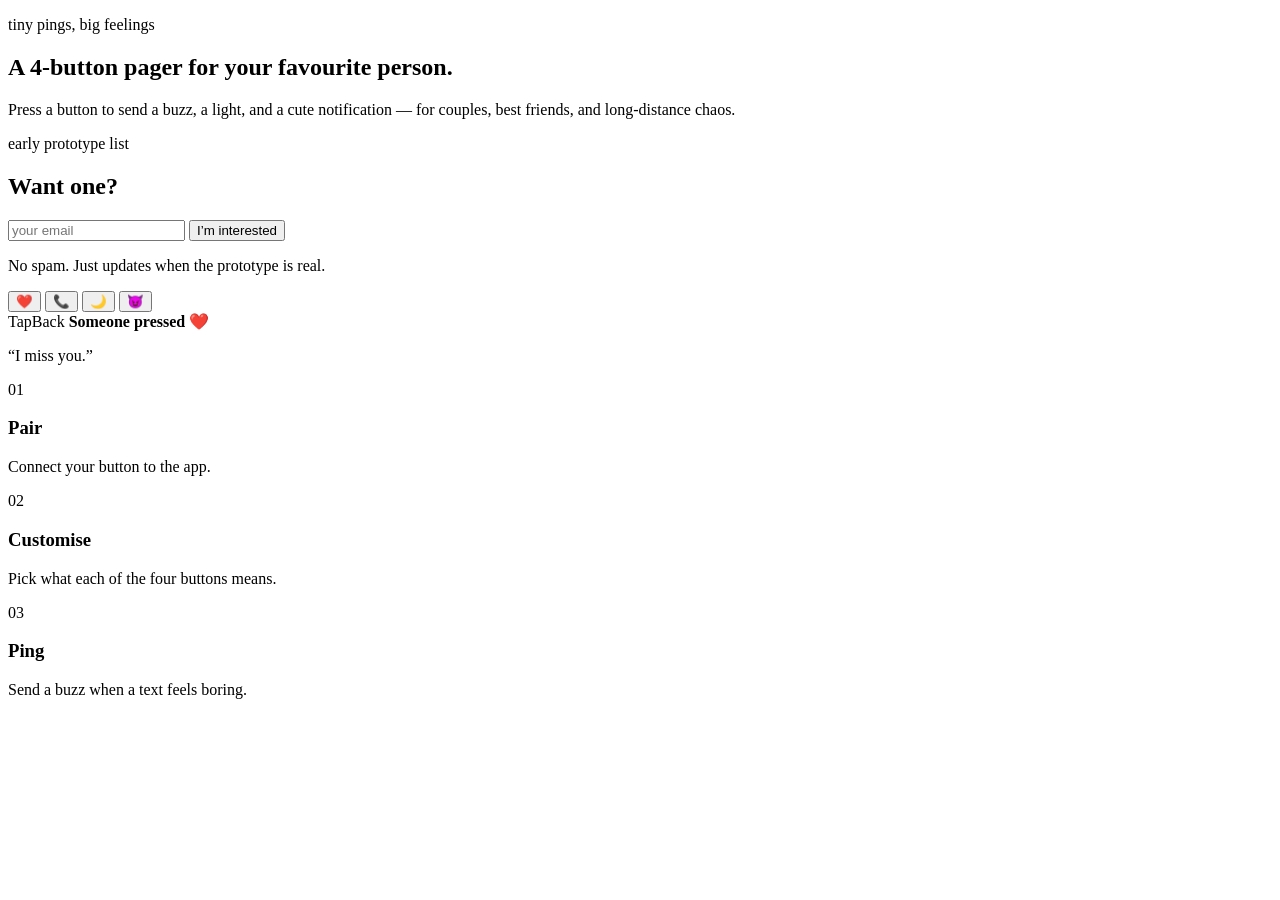
==== index.html @ 89d4808d "Add landing page" ====
<!doctype html>
<html lang="en">
<head>
  <meta charset="utf-8" />
  <meta name="viewport" content="width=device-width, initial-scale=1" />
  <meta name="description" content="A tiny 4-button pager for couples and best friends." />
  <title>TapBack — tiny pings for your favourite person</title>
  <link rel="stylesheet" href="styles.css" />
</head>
<body>
  <main class="page">
    <section class="hero">
      <p class="eyebrow">tiny pings, big feelings</p>
      <h1>A 4-button pager for your favourite person.</h1>
      <p class="subhead">Press a button to send a buzz, a light, and a cute notification — for couples, best friends, and long-distance chaos.</p>

      <div class="cta-card" id="interest">
        <p class="small">early prototype list</p>
        <h2>Want one?</h2>
        <form id="interestForm">
          <input id="email" type="email" placeholder="your email" autocomplete="email" required />
          <button type="submit">I’m interested</button>
        </form>
        <p class="note" id="formNote">No spam. Just updates when the prototype is real.</p>
      </div>
    </section>

    <section class="device-wrap" aria-label="button device preview">
      <div class="device">
        <div class="status-light"></div>
        <button aria-label="I miss you">❤️</button>
        <button aria-label="Call me">📞</button>
        <button aria-label="Goodnight">🌙</button>
        <button aria-label="Chaos ping">😈</button>
      </div>
      <div class="notification">
        <span>TapBack</span>
        <strong>Someone pressed ❤️</strong>
        <p>“I miss you.”</p>
      </div>
    </section>
  </main>

  <section class="how">
    <div>
      <span>01</span>
      <h3>Pair</h3>
      <p>Connect your button to the app.</p>
    </div>
    <div>
      <span>02</span>
      <h3>Customise</h3>
      <p>Pick what each of the four buttons means.</p>
    </div>
    <div>
      <span>03</span>
      <h3>Ping</h3>
      <p>Send a buzz when a text feels boring.</p>
    </div>
  </section>

  <script src="script.js"></script>
</body>
</html>
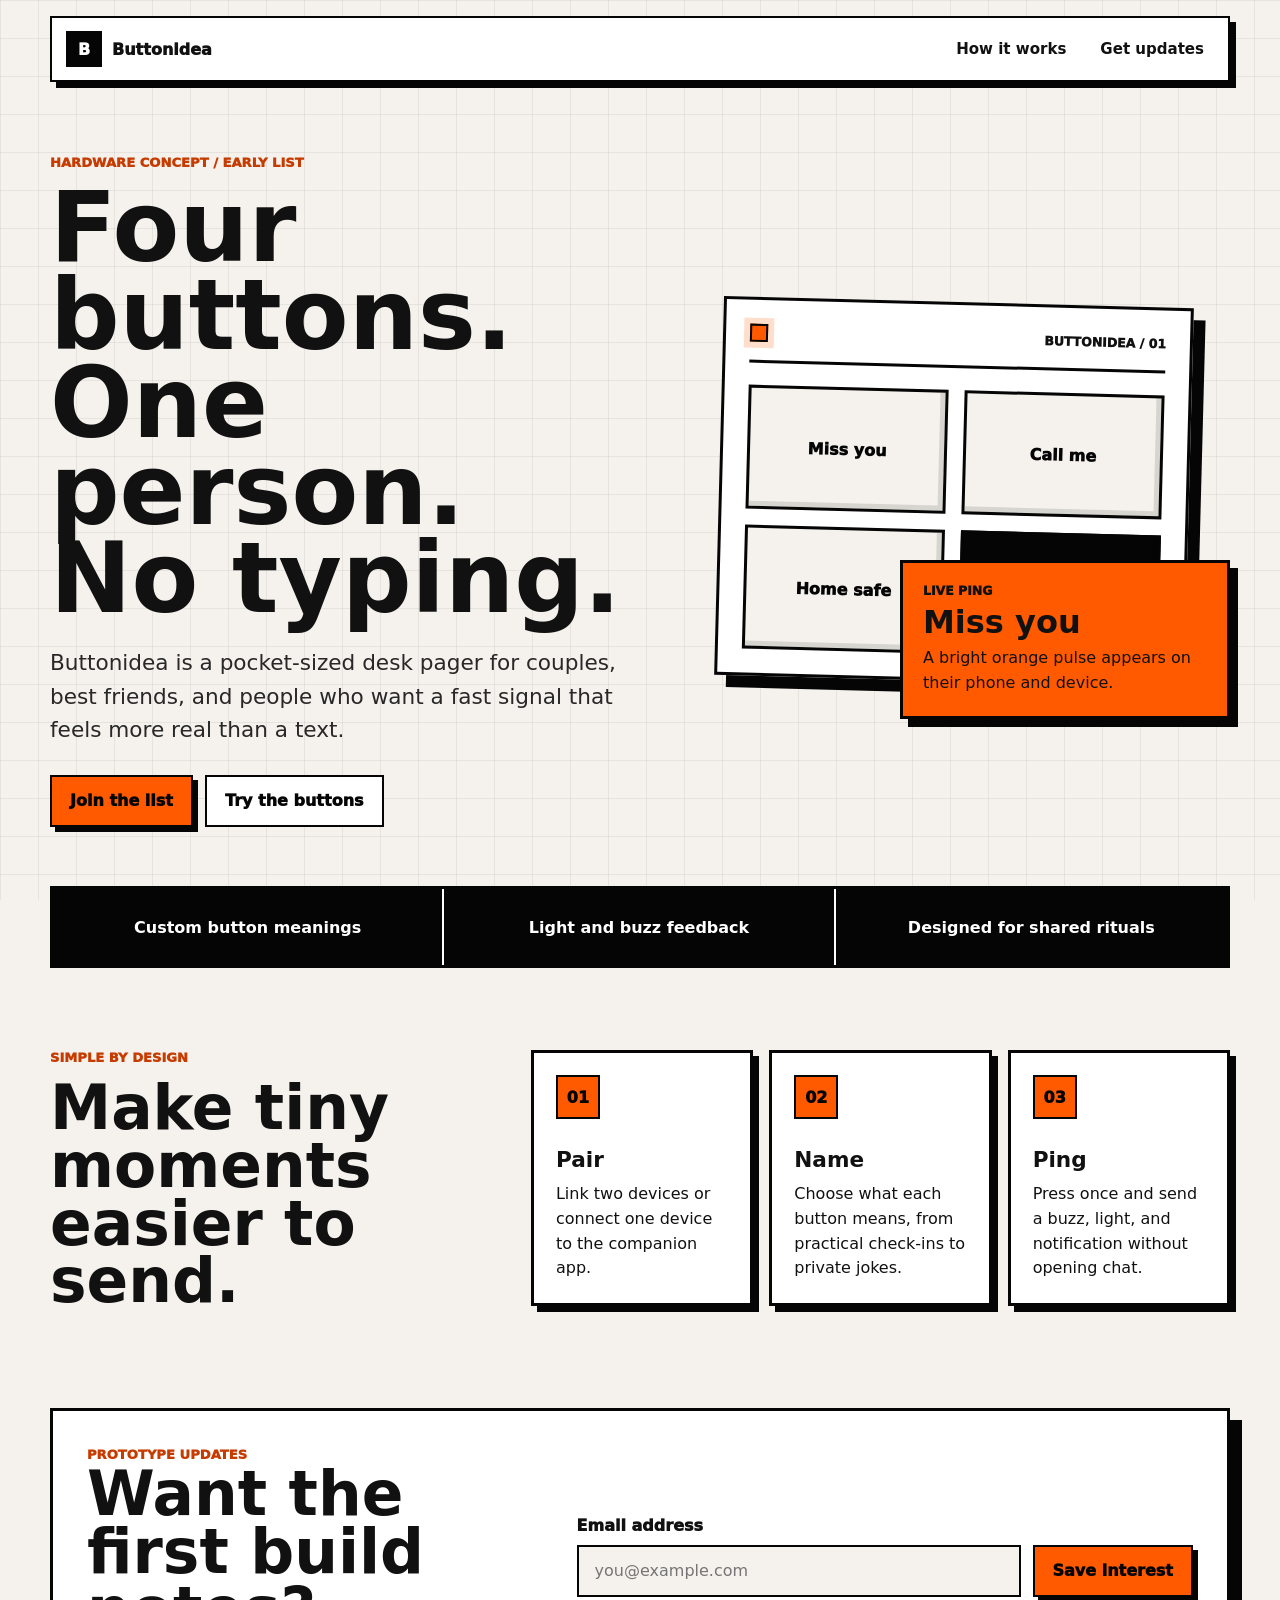
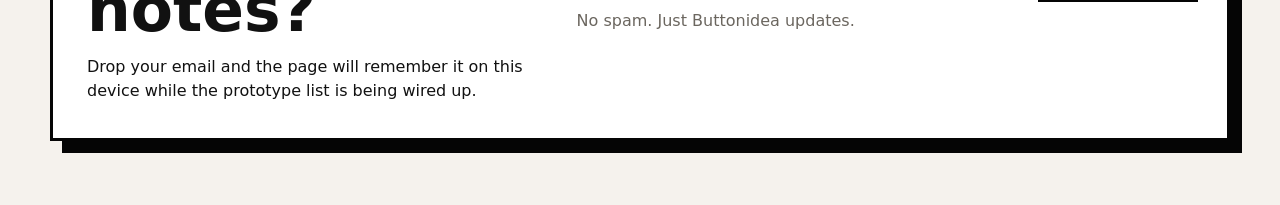
==== commit 7cf5c79e: "Fix Pages deploy and refresh site" ====
--- a/index.html
+++ b/index.html
@@ -3,61 +3,103 @@
 <head>
   <meta charset="utf-8" />
   <meta name="viewport" content="width=device-width, initial-scale=1" />
-  <meta name="description" content="A tiny 4-button pager for couples and best friends." />
-  <title>TapBack — tiny pings for your favourite person</title>
+  <meta name="description" content="Buttonidea is a tiny four-button desk device for sending instant pings to your favorite person." />
+  <title>Buttonidea - four buttons for faster feelings</title>
   <link rel="stylesheet" href="styles.css" />
 </head>
 <body>
-  <main class="page">
+  <header class="site-header" aria-label="Main navigation">
+    <a class="brand" href="#top" aria-label="Buttonidea home">
+      <span class="brand-mark">B</span>
+      <span>Buttonidea</span>
+    </a>
+    <nav>
+      <a href="#how">How it works</a>
+      <a href="#interest">Get updates</a>
+    </nav>
+  </header>
+
+  <main id="top">
     <section class="hero">
-      <p class="eyebrow">tiny pings, big feelings</p>
-      <h1>A 4-button pager for your favourite person.</h1>
-      <p class="subhead">Press a button to send a buzz, a light, and a cute notification — for couples, best friends, and long-distance chaos.</p>
+      <div class="hero-copy">
+        <p class="eyebrow">Hardware concept / early list</p>
+        <h1>Four buttons. One person. No typing.</h1>
+        <p class="subhead">
+          Buttonidea is a pocket-sized desk pager for couples, best friends, and people who want a fast signal that feels more real than a text.
+        </p>
+        <div class="hero-actions">
+          <a class="button button-primary" href="#interest">Join the list</a>
+          <a class="button button-secondary" href="#demo">Try the buttons</a>
+        </div>
+      </div>
 
-      <div class="cta-card" id="interest">
-        <p class="small">early prototype list</p>
-        <h2>Want one?</h2>
-        <form id="interestForm">
-          <input id="email" type="email" placeholder="your email" autocomplete="email" required />
-          <button type="submit">I’m interested</button>
-        </form>
-        <p class="note" id="formNote">No spam. Just updates when the prototype is real.</p>
+      <div class="hero-visual" id="demo" aria-label="Buttonidea device demo">
+        <div class="device-shell">
+          <div class="device-top">
+            <span class="status-dot"></span>
+            <span class="device-label">BUTTONIDEA / 01</span>
+          </div>
+          <div class="button-grid">
+            <button class="ping-button" type="button" data-message="Miss you" aria-label="Send miss you ping">Miss you</button>
+            <button class="ping-button" type="button" data-message="Call me" aria-label="Send call me ping">Call me</button>
+            <button class="ping-button" type="button" data-message="Home safe" aria-label="Send home safe ping">Home safe</button>
+            <button class="ping-button accent" type="button" data-message="Need chaos" aria-label="Send need chaos ping">Chaos</button>
+          </div>
+        </div>
+        <aside class="signal-card" aria-live="polite">
+          <span>Live ping</span>
+          <strong id="livePing">Miss you</strong>
+          <p id="liveCopy">A bright orange pulse appears on their phone and device.</p>
+        </aside>
       </div>
     </section>
 
-    <section class="device-wrap" aria-label="button device preview">
-      <div class="device">
-        <div class="status-light"></div>
-        <button aria-label="I miss you">❤️</button>
-        <button aria-label="Call me">📞</button>
-        <button aria-label="Goodnight">🌙</button>
-        <button aria-label="Chaos ping">😈</button>
+    <section class="strip" aria-label="Product highlights">
+      <span>Custom button meanings</span>
+      <span>Light and buzz feedback</span>
+      <span>Designed for shared rituals</span>
+    </section>
+
+    <section class="how" id="how">
+      <div class="section-heading">
+        <p class="eyebrow">Simple by design</p>
+        <h2>Make tiny moments easier to send.</h2>
       </div>
-      <div class="notification">
-        <span>TapBack</span>
-        <strong>Someone pressed ❤️</strong>
-        <p>“I miss you.”</p>
+      <div class="steps">
+        <article>
+          <span>01</span>
+          <h3>Pair</h3>
+          <p>Link two devices or connect one device to the companion app.</p>
+        </article>
+        <article>
+          <span>02</span>
+          <h3>Name</h3>
+          <p>Choose what each button means, from practical check-ins to private jokes.</p>
+        </article>
+        <article>
+          <span>03</span>
+          <h3>Ping</h3>
+          <p>Press once and send a buzz, light, and notification without opening chat.</p>
+        </article>
       </div>
     </section>
+
+    <section class="interest" id="interest">
+      <div>
+        <p class="eyebrow">Prototype updates</p>
+        <h2>Want the first build notes?</h2>
+        <p>Drop your email and the page will remember it on this device while the prototype list is being wired up.</p>
+      </div>
+      <form id="interestForm">
+        <label for="email">Email address</label>
+        <div class="form-row">
+          <input id="email" type="email" placeholder="you@example.com" autocomplete="email" required />
+          <button type="submit">Save interest</button>
+        </div>
+        <p class="form-note" id="formNote">No spam. Just Buttonidea updates.</p>
+      </form>
+    </section>
   </main>
-
-  <section class="how">
-    <div>
-      <span>01</span>
-      <h3>Pair</h3>
-      <p>Connect your button to the app.</p>
-    </div>
-    <div>
-      <span>02</span>
-      <h3>Customise</h3>
-      <p>Pick what each of the four buttons means.</p>
-    </div>
-    <div>
-      <span>03</span>
-      <h3>Ping</h3>
-      <p>Send a buzz when a text feels boring.</p>
-    </div>
-  </section>
 
   <script src="script.js"></script>
 </body>
--- a/styles.css
+++ b/styles.css
@@ -0,0 +1,504 @@
+:root {
+  color-scheme: light;
+  --black: #050505;
+  --ink: #111111;
+  --white: #ffffff;
+  --paper: #f5f2ed;
+  --line: #1b1b1b;
+  --muted: #6b665f;
+  --orange: #ff5a00;
+  --orange-dark: #c63c00;
+  --shadow: 12px 12px 0 #050505;
+}
+
+* {
+  box-sizing: border-box;
+}
+
+html {
+  scroll-behavior: smooth;
+}
+
+body {
+  margin: 0;
+  min-height: 100vh;
+  color: var(--ink);
+  background: var(--paper);
+  font-family: Inter, ui-sans-serif, system-ui, -apple-system, BlinkMacSystemFont, "Segoe UI", sans-serif;
+}
+
+body::before {
+  content: "";
+  position: fixed;
+  inset: 0;
+  z-index: -1;
+  background-image:
+    linear-gradient(rgba(5, 5, 5, 0.06) 1px, transparent 1px),
+    linear-gradient(90deg, rgba(5, 5, 5, 0.06) 1px, transparent 1px);
+  background-size: 38px 38px;
+}
+
+a {
+  color: inherit;
+  text-decoration: none;
+}
+
+button,
+input {
+  font: inherit;
+}
+
+.site-header {
+  width: min(1180px, calc(100% - 32px));
+  margin: 16px auto 0;
+  min-height: 64px;
+  display: flex;
+  align-items: center;
+  justify-content: space-between;
+  gap: 18px;
+  padding: 10px 10px 10px 14px;
+  border: 2px solid var(--black);
+  background: var(--white);
+  box-shadow: 6px 6px 0 var(--black);
+  position: sticky;
+  top: 12px;
+  z-index: 10;
+}
+
+.brand,
+nav {
+  display: flex;
+  align-items: center;
+  gap: 10px;
+}
+
+.brand {
+  font-weight: 950;
+  letter-spacing: 0;
+}
+
+.brand-mark {
+  width: 36px;
+  height: 36px;
+  display: grid;
+  place-items: center;
+  color: var(--white);
+  background: var(--black);
+  border: 2px solid var(--black);
+}
+
+nav {
+  gap: 6px;
+}
+
+nav a {
+  padding: 10px 12px;
+  border: 2px solid transparent;
+  font-size: 0.94rem;
+  font-weight: 800;
+}
+
+nav a:hover,
+nav a:focus-visible {
+  border-color: var(--black);
+  background: var(--orange);
+  outline: 0;
+}
+
+main {
+  width: min(1180px, calc(100% - 32px));
+  margin: 0 auto;
+}
+
+.hero {
+  min-height: calc(100vh - 96px);
+  display: grid;
+  grid-template-columns: minmax(0, 1.02fr) minmax(360px, 0.98fr);
+  align-items: center;
+  gap: 54px;
+  padding: 62px 0 48px;
+}
+
+.eyebrow {
+  margin: 0 0 14px;
+  color: var(--orange-dark);
+  text-transform: uppercase;
+  letter-spacing: 0;
+  font-size: 0.82rem;
+  font-weight: 950;
+}
+
+h1,
+h2,
+h3,
+p {
+  margin-top: 0;
+}
+
+h1 {
+  max-width: 720px;
+  margin-bottom: 24px;
+  font-size: clamp(3.5rem, 7.6vw, 7.2rem);
+  line-height: 0.9;
+  letter-spacing: 0;
+}
+
+h2 {
+  margin-bottom: 16px;
+  font-size: clamp(2.2rem, 4.8vw, 4.6rem);
+  line-height: 0.94;
+  letter-spacing: 0;
+}
+
+h3 {
+  margin-bottom: 10px;
+  font-size: 1.35rem;
+}
+
+.subhead {
+  max-width: 650px;
+  margin-bottom: 28px;
+  color: #282828;
+  font-size: clamp(1.08rem, 2vw, 1.35rem);
+  line-height: 1.55;
+}
+
+.hero-actions,
+.form-row {
+  display: flex;
+  flex-wrap: wrap;
+  gap: 12px;
+}
+
+.button,
+form button {
+  min-height: 52px;
+  display: inline-flex;
+  align-items: center;
+  justify-content: center;
+  padding: 14px 18px;
+  border: 2px solid var(--black);
+  color: var(--black);
+  background: var(--white);
+  font-weight: 950;
+  cursor: pointer;
+  transition: transform 150ms ease, box-shadow 150ms ease, background 150ms ease;
+}
+
+.button-primary,
+form button {
+  background: var(--orange);
+  box-shadow: 5px 5px 0 var(--black);
+}
+
+.button-secondary {
+  background: var(--white);
+}
+
+.button:hover,
+form button:hover,
+.button:focus-visible,
+form button:focus-visible {
+  transform: translate(-2px, -2px);
+  box-shadow: 7px 7px 0 var(--black);
+  outline: 0;
+}
+
+.hero-visual {
+  position: relative;
+  min-height: 520px;
+  display: grid;
+  place-items: center;
+}
+
+.device-shell {
+  width: min(100%, 470px);
+  padding: 24px;
+  border: 3px solid var(--black);
+  background: var(--white);
+  box-shadow: var(--shadow);
+  transform: rotate(1.5deg);
+}
+
+.device-top {
+  display: flex;
+  align-items: center;
+  justify-content: space-between;
+  gap: 12px;
+  margin-bottom: 22px;
+  padding-bottom: 18px;
+  border-bottom: 3px solid var(--black);
+}
+
+.status-dot {
+  width: 18px;
+  height: 18px;
+  background: var(--orange);
+  border: 2px solid var(--black);
+  box-shadow: 0 0 0 6px rgba(255, 90, 0, 0.2);
+}
+
+.device-label {
+  font-size: 0.78rem;
+  font-weight: 950;
+}
+
+.button-grid {
+  display: grid;
+  grid-template-columns: repeat(2, minmax(0, 1fr));
+  gap: 16px;
+}
+
+.ping-button {
+  min-height: 124px;
+  padding: 16px;
+  border: 3px solid var(--black);
+  color: var(--black);
+  background: var(--paper);
+  font-weight: 950;
+  cursor: pointer;
+  box-shadow: inset -5px -5px 0 rgba(5, 5, 5, 0.12);
+  transition: transform 120ms ease, background 120ms ease;
+}
+
+.ping-button:hover,
+.ping-button:focus-visible,
+.ping-button.is-active {
+  background: var(--orange);
+  transform: translateY(3px);
+  outline: 0;
+}
+
+.ping-button.accent {
+  color: var(--white);
+  background: var(--black);
+}
+
+.ping-button.accent:hover,
+.ping-button.accent:focus-visible,
+.ping-button.accent.is-active {
+  color: var(--black);
+  background: var(--orange);
+}
+
+.signal-card {
+  width: min(330px, 86vw);
+  position: absolute;
+  right: 0;
+  bottom: 32px;
+  pointer-events: none;
+  padding: 20px;
+  border: 3px solid var(--black);
+  background: var(--orange);
+  box-shadow: 8px 8px 0 var(--black);
+}
+
+.signal-card span {
+  display: block;
+  margin-bottom: 8px;
+  font-size: 0.78rem;
+  font-weight: 950;
+  text-transform: uppercase;
+}
+
+.signal-card strong {
+  display: block;
+  margin-bottom: 8px;
+  font-size: 2rem;
+  line-height: 1;
+}
+
+.signal-card p,
+.interest p,
+.steps p {
+  margin-bottom: 0;
+  line-height: 1.55;
+}
+
+.strip {
+  display: grid;
+  grid-template-columns: repeat(3, 1fr);
+  border: 3px solid var(--black);
+  background: var(--black);
+  color: var(--white);
+}
+
+.strip span {
+  min-height: 76px;
+  display: grid;
+  place-items: center;
+  padding: 18px;
+  border-right: 2px solid var(--white);
+  text-align: center;
+  font-weight: 900;
+}
+
+.strip span:last-child {
+  border-right: 0;
+}
+
+.how,
+.interest {
+  padding: 82px 0;
+}
+
+.how {
+  display: grid;
+  grid-template-columns: 0.78fr 1.22fr;
+  gap: 34px;
+  align-items: start;
+}
+
+.steps {
+  display: grid;
+  grid-template-columns: repeat(3, minmax(0, 1fr));
+  gap: 16px;
+}
+
+.steps article {
+  min-height: 245px;
+  padding: 22px;
+  border: 3px solid var(--black);
+  background: var(--white);
+  box-shadow: 6px 6px 0 var(--black);
+}
+
+.steps span {
+  display: inline-grid;
+  place-items: center;
+  width: 44px;
+  height: 44px;
+  margin-bottom: 28px;
+  color: var(--black);
+  background: var(--orange);
+  border: 2px solid var(--black);
+  font-weight: 950;
+}
+
+.interest {
+  display: grid;
+  grid-template-columns: 0.85fr 1.15fr;
+  gap: 34px;
+  align-items: center;
+  margin-bottom: 64px;
+  padding: 34px;
+  border: 3px solid var(--black);
+  background: var(--white);
+  box-shadow: var(--shadow);
+}
+
+form label {
+  display: block;
+  margin-bottom: 10px;
+  font-weight: 950;
+}
+
+input {
+  flex: 1 1 260px;
+  min-width: 0;
+  min-height: 52px;
+  padding: 14px 16px;
+  border: 2px solid var(--black);
+  color: var(--black);
+  background: var(--paper);
+  outline: 0;
+}
+
+input:focus {
+  box-shadow: 0 0 0 4px rgba(255, 90, 0, 0.28);
+}
+
+.form-note {
+  margin: 12px 0 0;
+  color: var(--muted);
+}
+
+@media (max-width: 900px) {
+  .site-header,
+  .hero-actions,
+  .form-row {
+    align-items: stretch;
+  }
+
+  .site-header {
+    position: static;
+    flex-direction: column;
+  }
+
+  nav {
+    width: 100%;
+    justify-content: space-between;
+  }
+
+  .hero,
+  .how,
+  .interest {
+    grid-template-columns: 1fr;
+  }
+
+  .hero {
+    min-height: auto;
+    padding-top: 44px;
+  }
+
+  .hero-visual {
+    min-height: 480px;
+  }
+
+  .steps,
+  .strip {
+    grid-template-columns: 1fr;
+  }
+
+  .strip span {
+    border-right: 0;
+    border-bottom: 2px solid var(--white);
+  }
+
+  .strip span:last-child {
+    border-bottom: 0;
+  }
+}
+
+@media (max-width: 560px) {
+  main,
+  .site-header {
+    width: min(100% - 22px, 1180px);
+  }
+
+  h1 {
+    font-size: clamp(3.1rem, 18vw, 4.7rem);
+  }
+
+  .button,
+  form button {
+    width: 100%;
+  }
+
+  .hero-visual {
+    min-height: 430px;
+  }
+
+  .device-shell {
+    padding: 16px;
+    transform: none;
+  }
+
+  .button-grid {
+    gap: 10px;
+  }
+
+  .ping-button {
+    min-height: 96px;
+  }
+
+  .signal-card {
+    left: 14px;
+    right: auto;
+    bottom: 0;
+  }
+
+  .interest {
+    padding: 22px;
+  }
+}
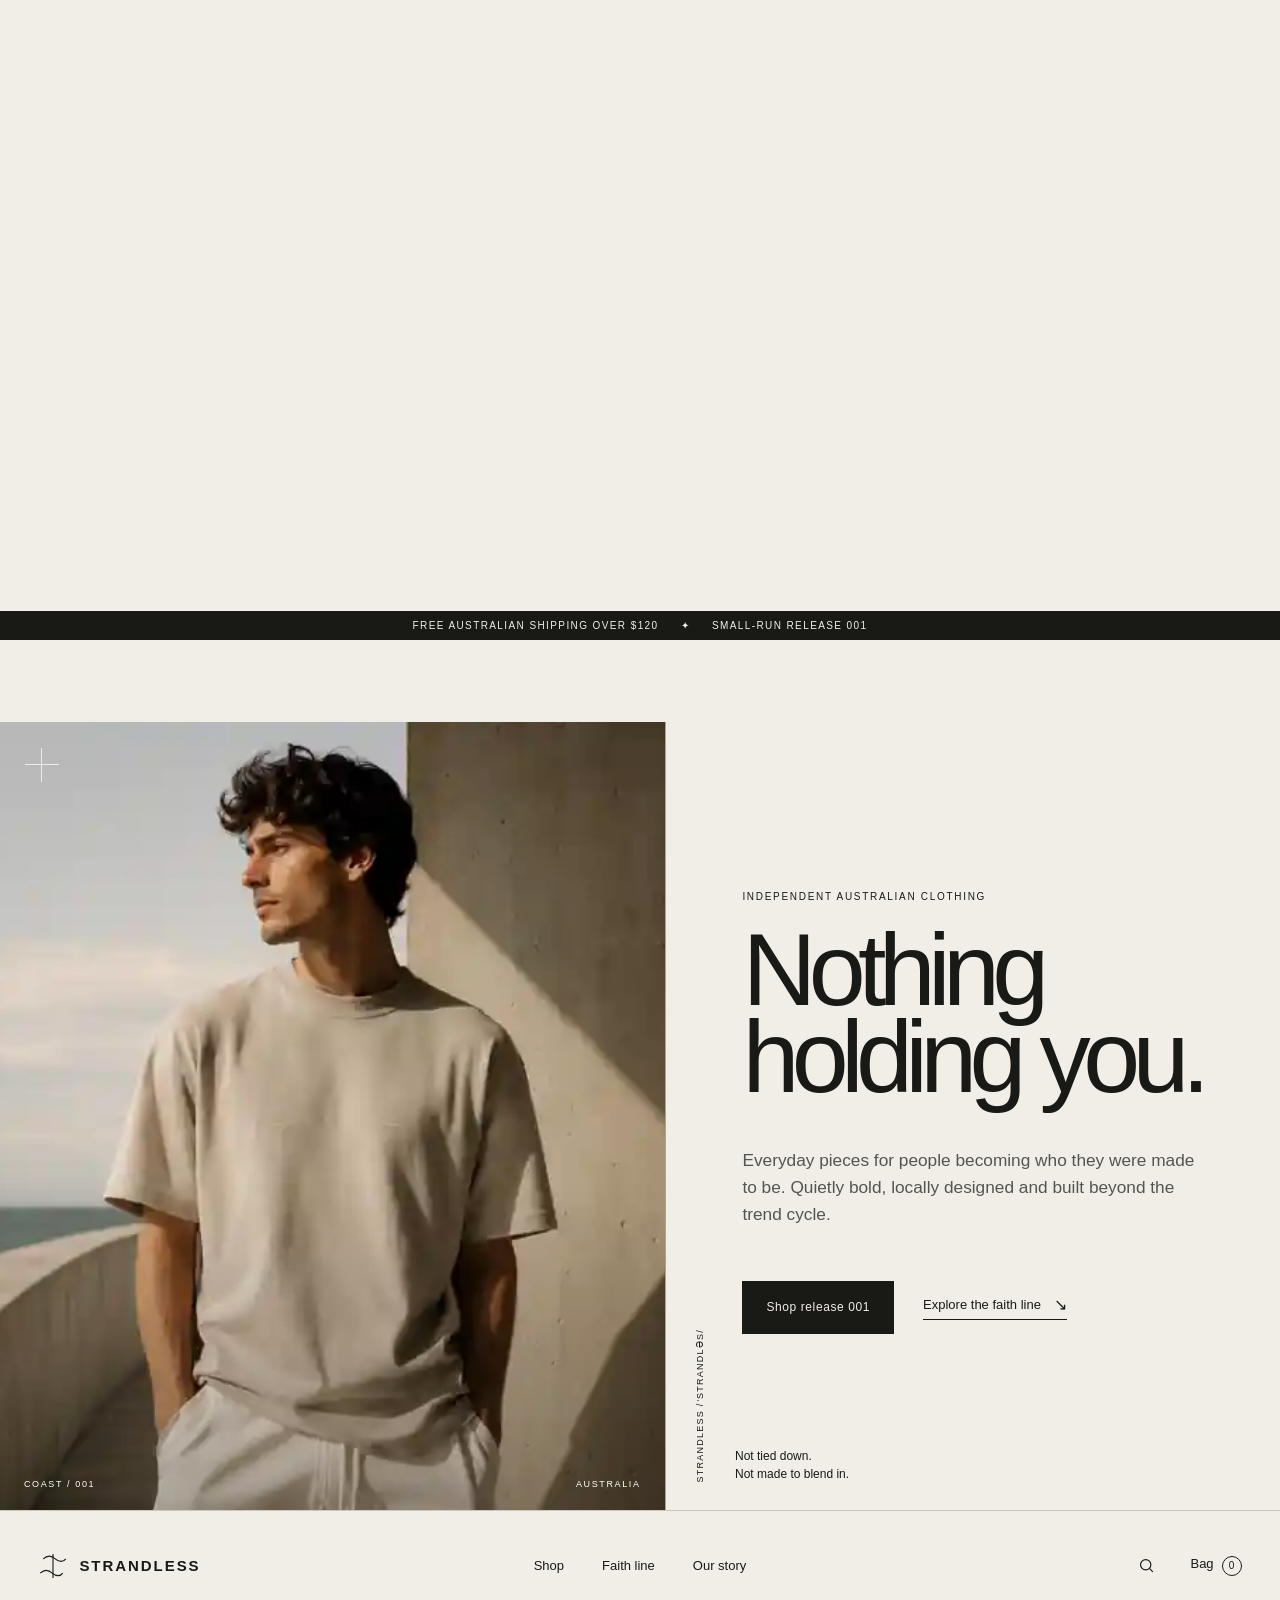
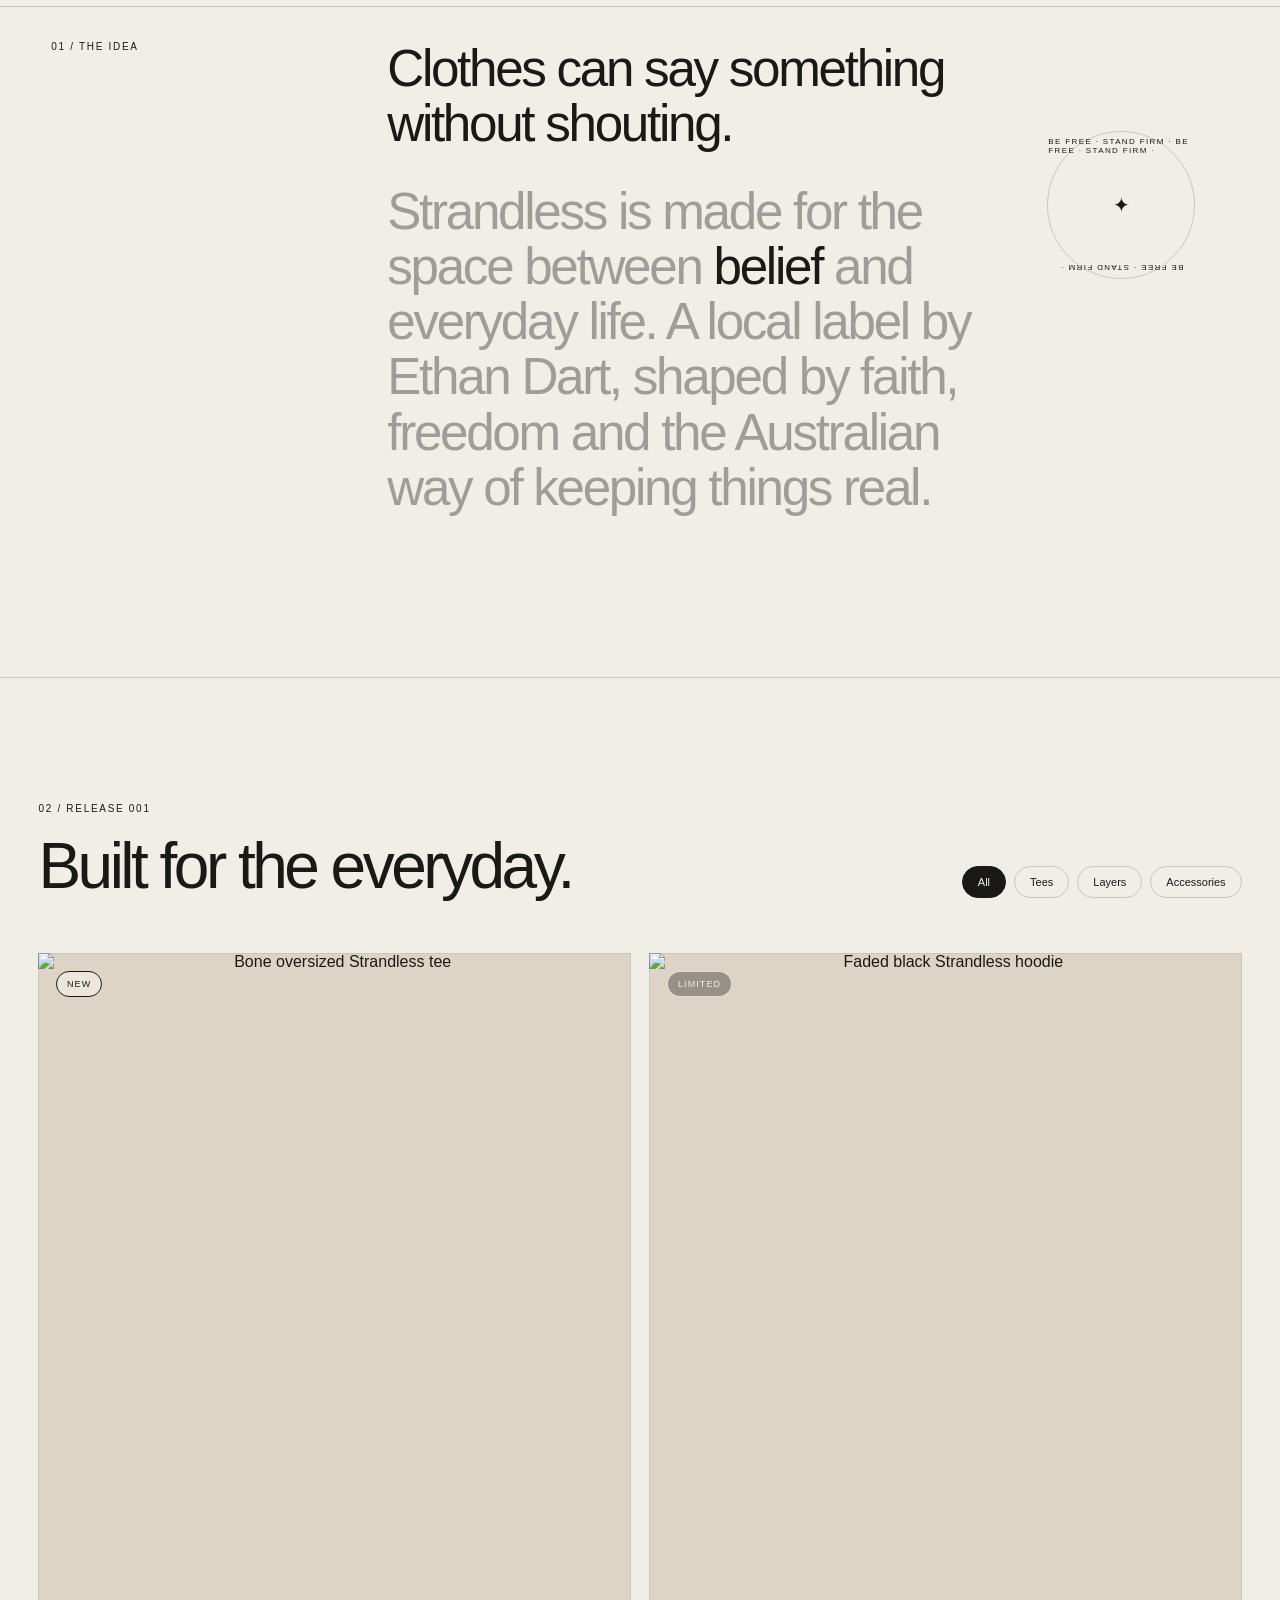
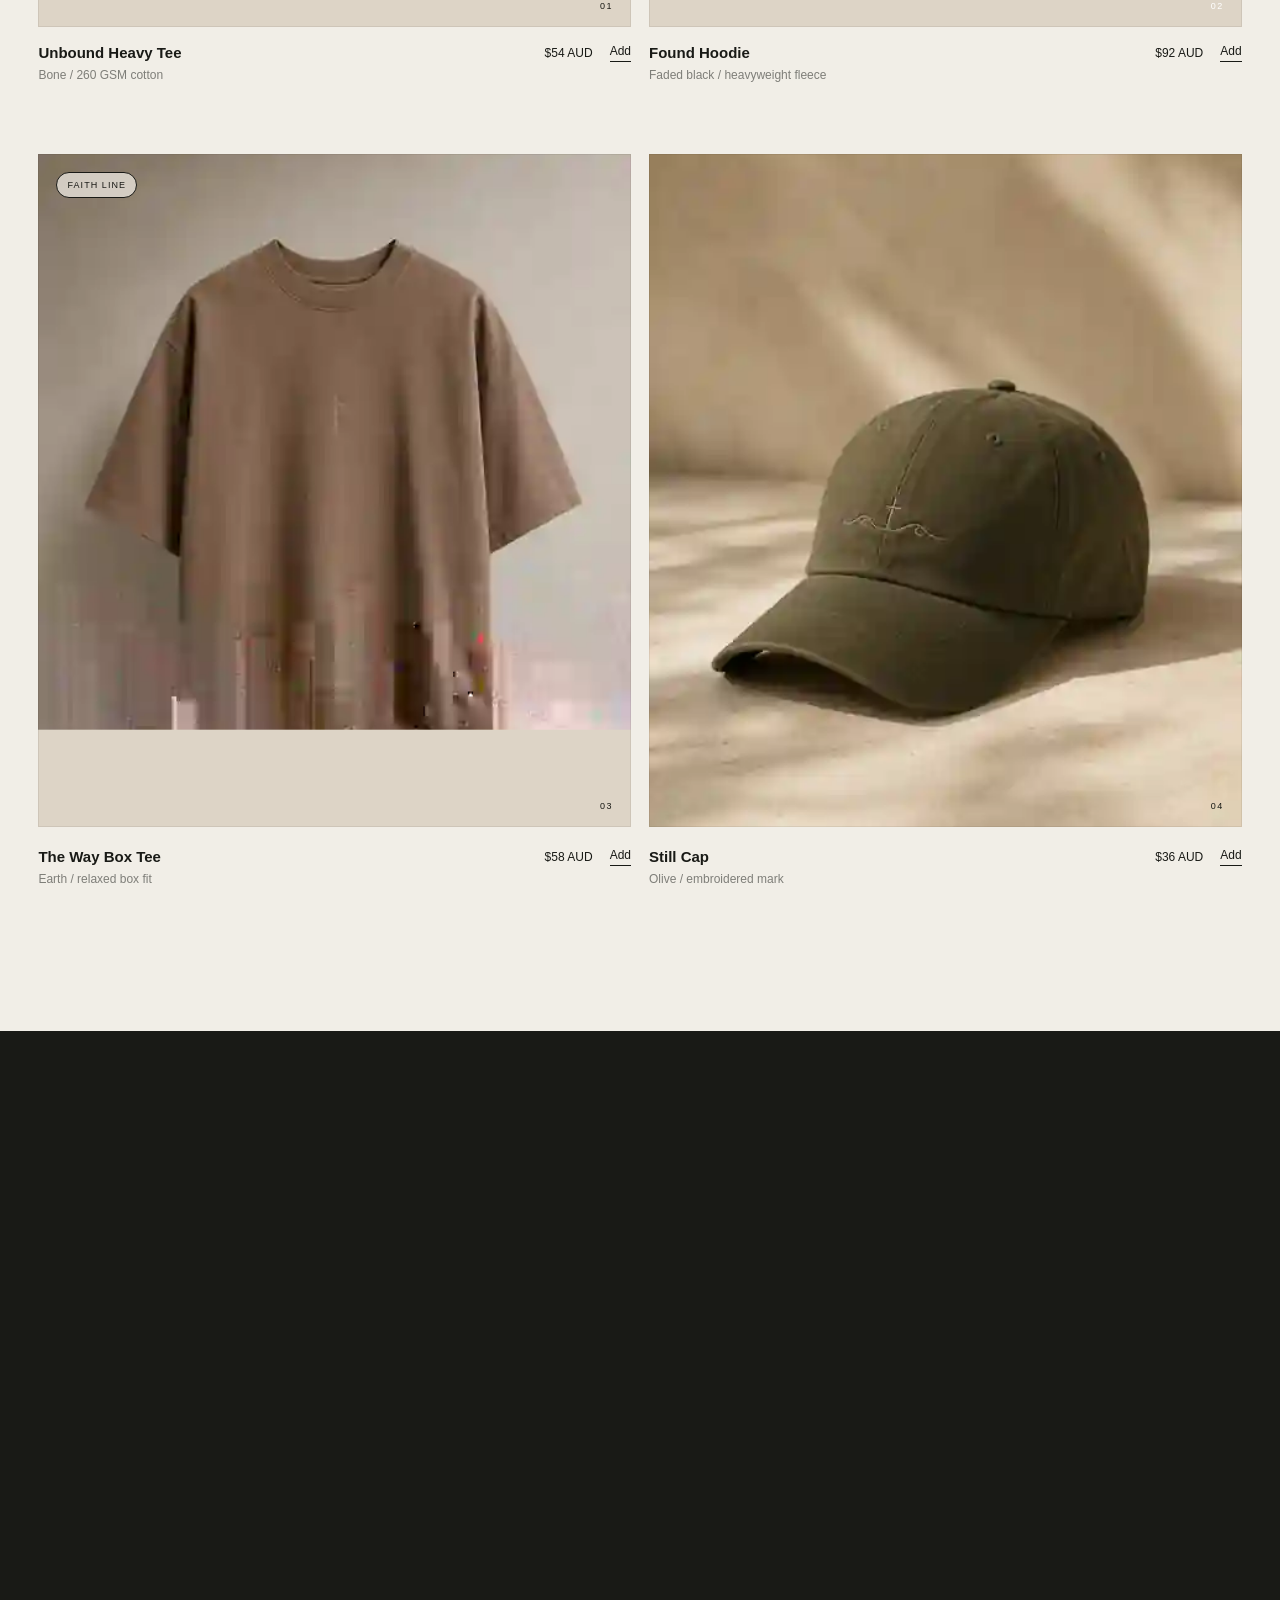
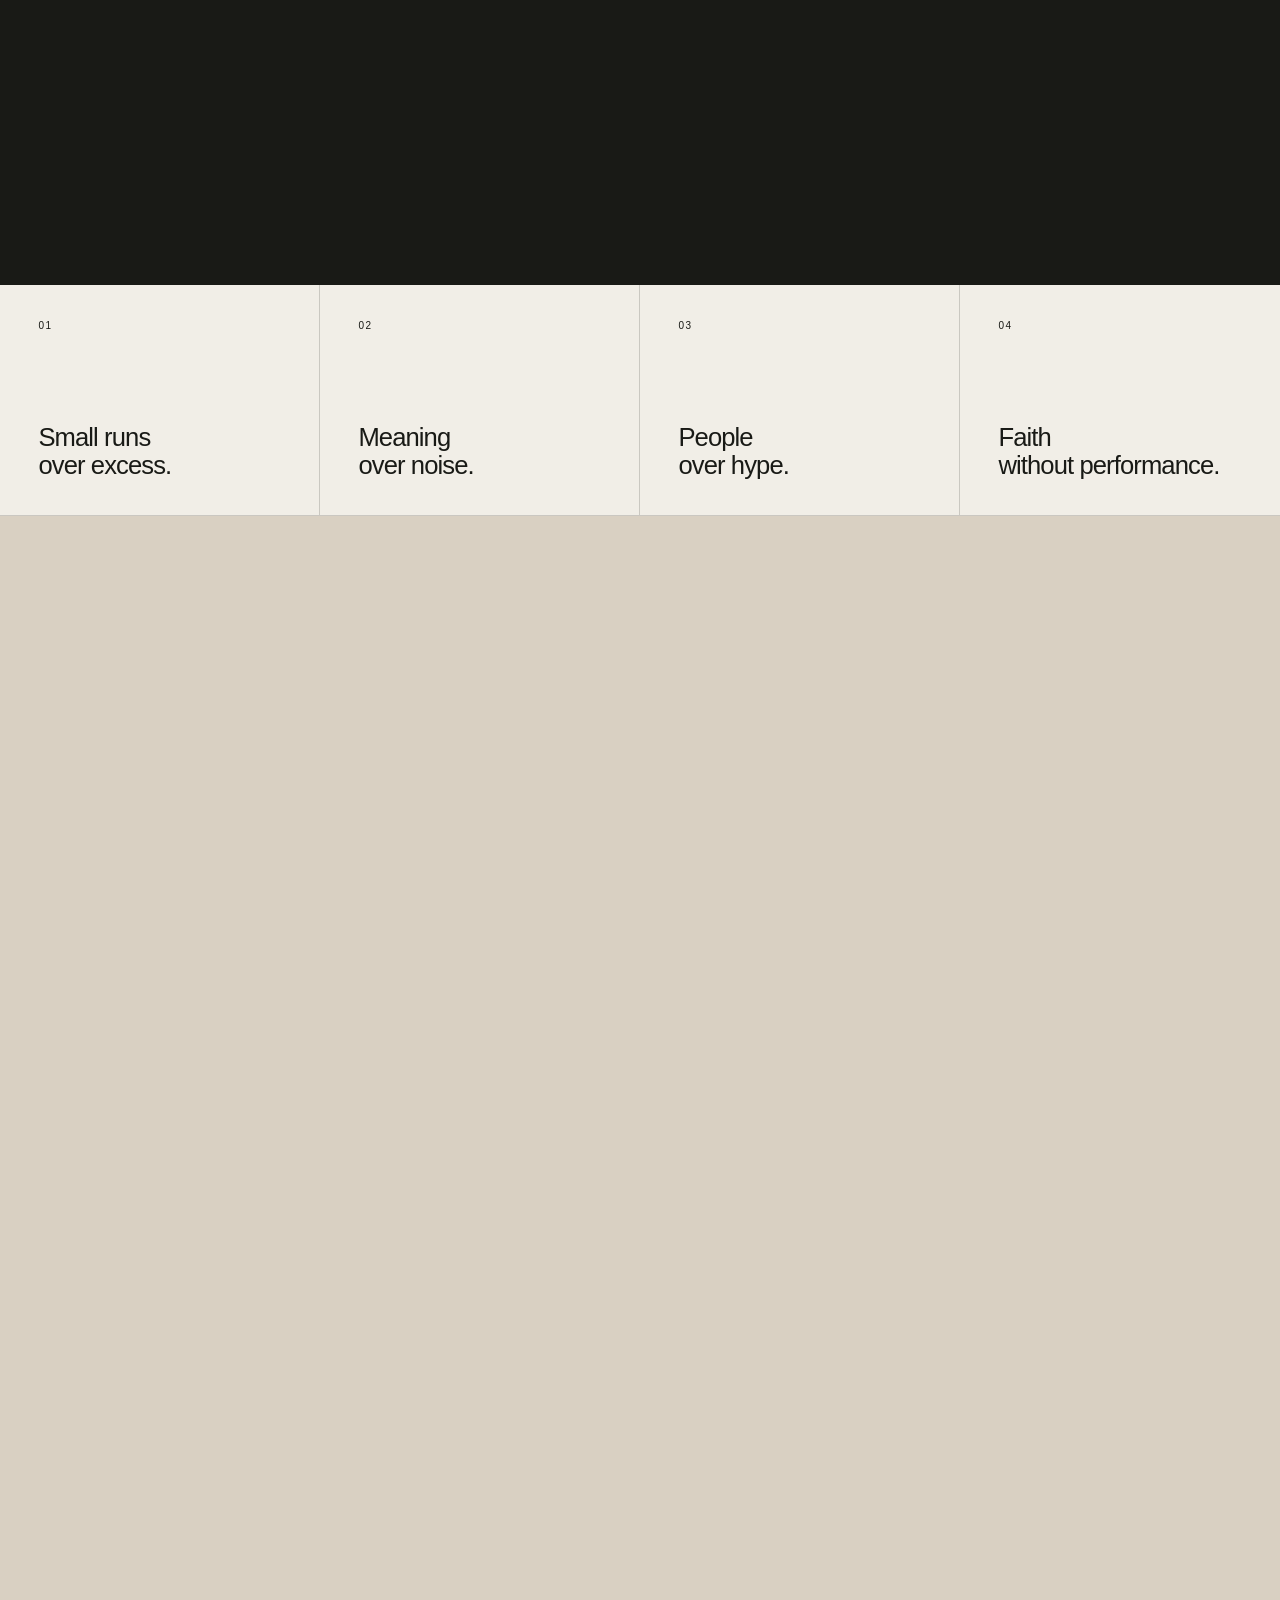
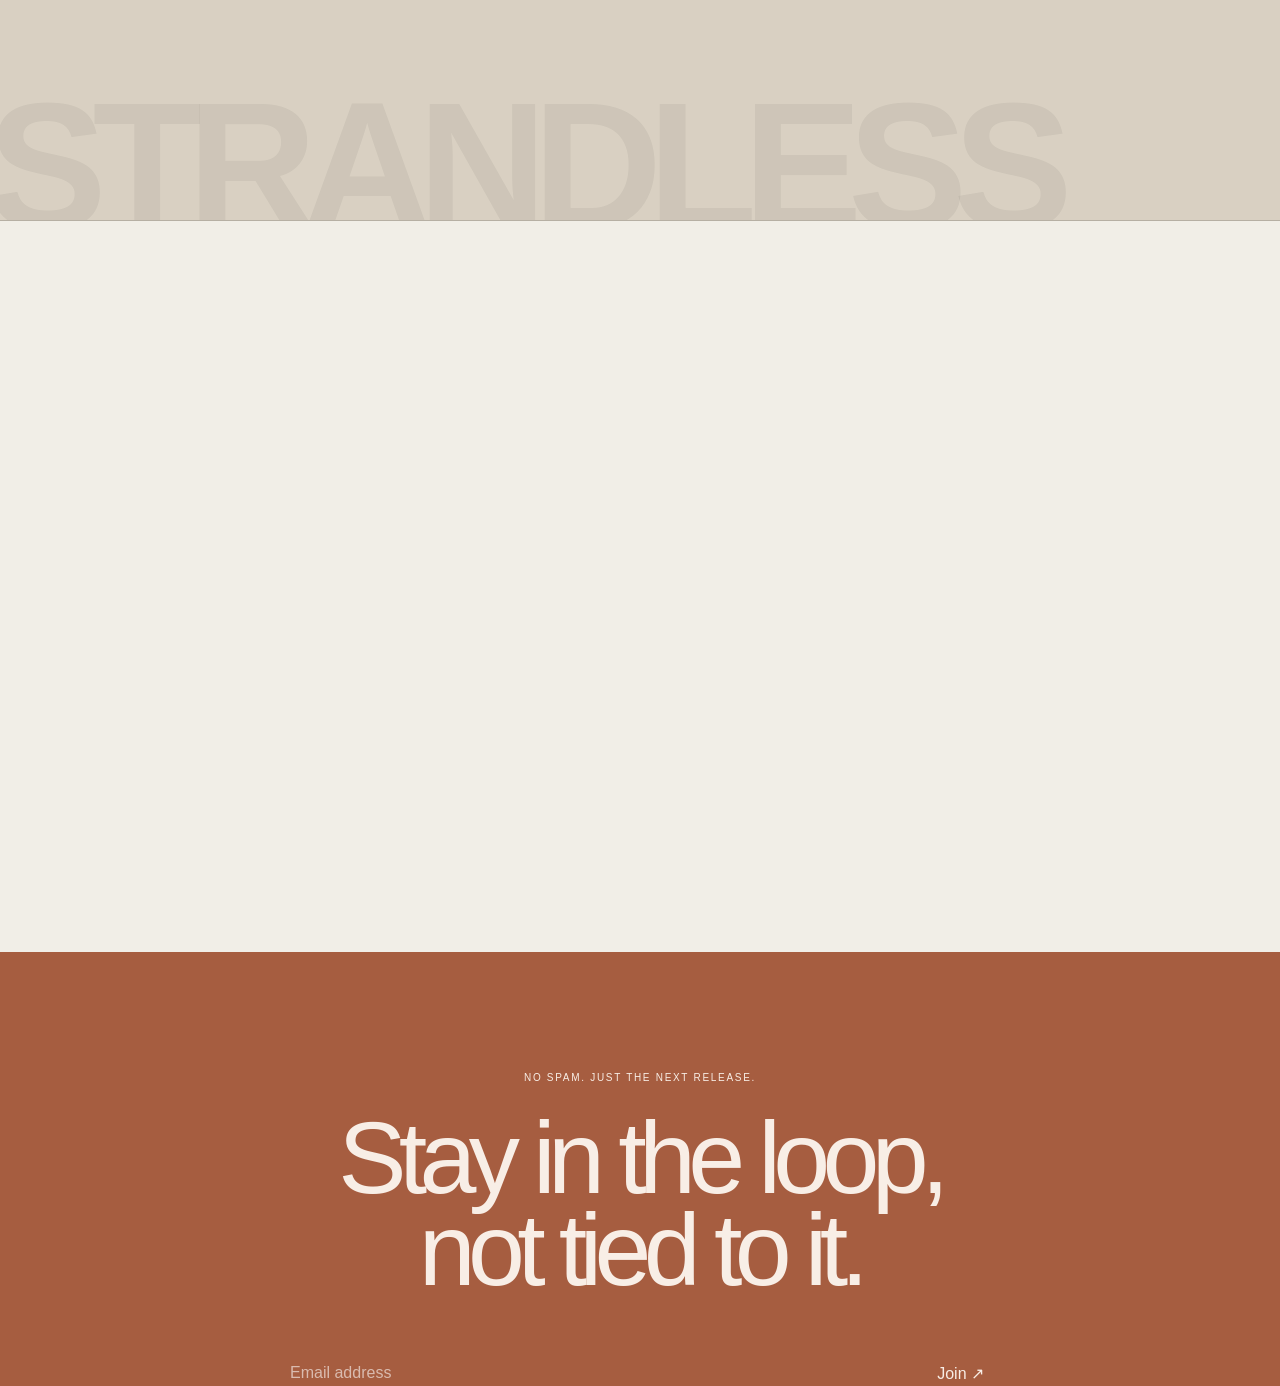
==== commit 26e4f682: "Make Strandless the repository root site" ====
--- a/index.html
+++ b/index.html
@@ -1,106 +1,19 @@
 <!doctype html>
-<html lang="en">
+<html lang="en-AU">
 <head>
   <meta charset="utf-8" />
   <meta name="viewport" content="width=device-width, initial-scale=1" />
-  <meta name="description" content="Buttonidea is a tiny four-button desk device for sending instant pings to your favorite person." />
-  <title>Buttonidea - four buttons for faster feelings</title>
-  <link rel="stylesheet" href="styles.css" />
+  <meta name="description" content="Strandless is an independent Australian clothing label built around clean design, faith and freedom." />
+  <meta name="theme-color" content="#f1eee7" />
+  <title>Strandless — Worn Free</title>
+  <link rel="canonical" href="./strandless/" />
+  <meta http-equiv="refresh" content="0; url=./strandless/" />
+  <style>
+    html,body{height:100%;margin:0}body{display:grid;place-items:center;background:#f1eee7;color:#191a16;font:500 14px/1.4 system-ui,sans-serif;letter-spacing:.14em;text-transform:uppercase}.load{text-align:center}.mark{width:48px;height:48px;margin:0 auto 18px;position:relative}.mark:before,.mark:after{content:"";position:absolute;background:#191a16}.mark:before{width:1px;height:48px;left:24px}.mark:after{height:1px;width:48px;top:24px}.bar{width:180px;height:1px;background:#cec8ba;margin-top:18px;overflow:hidden}.bar i{display:block;width:45%;height:100%;background:#191a16;animation:a 1s infinite ease-in-out}@keyframes a{from{transform:translateX(-110%)}to{transform:translateX(230%)}}
+  </style>
 </head>
 <body>
-  <header class="site-header" aria-label="Main navigation">
-    <a class="brand" href="#top" aria-label="Buttonidea home">
-      <span class="brand-mark">B</span>
-      <span>Buttonidea</span>
-    </a>
-    <nav>
-      <a href="#how">How it works</a>
-      <a href="#interest">Get updates</a>
-    </nav>
-  </header>
-
-  <main id="top">
-    <section class="hero">
-      <div class="hero-copy">
-        <p class="eyebrow">Hardware concept / early list</p>
-        <h1>Four buttons. One person. No typing.</h1>
-        <p class="subhead">
-          Buttonidea is a pocket-sized desk pager for couples, best friends, and people who want a fast signal that feels more real than a text.
-        </p>
-        <div class="hero-actions">
-          <a class="button button-primary" href="#interest">Join the list</a>
-          <a class="button button-secondary" href="#demo">Try the buttons</a>
-        </div>
-      </div>
-
-      <div class="hero-visual" id="demo" aria-label="Buttonidea device demo">
-        <div class="device-shell">
-          <div class="device-top">
-            <span class="status-dot"></span>
-            <span class="device-label">BUTTONIDEA / 01</span>
-          </div>
-          <div class="button-grid">
-            <button class="ping-button" type="button" data-message="Miss you" aria-label="Send miss you ping">Miss you</button>
-            <button class="ping-button" type="button" data-message="Call me" aria-label="Send call me ping">Call me</button>
-            <button class="ping-button" type="button" data-message="Home safe" aria-label="Send home safe ping">Home safe</button>
-            <button class="ping-button accent" type="button" data-message="Need chaos" aria-label="Send need chaos ping">Chaos</button>
-          </div>
-        </div>
-        <aside class="signal-card" aria-live="polite">
-          <span>Live ping</span>
-          <strong id="livePing">Miss you</strong>
-          <p id="liveCopy">A bright orange pulse appears on their phone and device.</p>
-        </aside>
-      </div>
-    </section>
-
-    <section class="strip" aria-label="Product highlights">
-      <span>Custom button meanings</span>
-      <span>Light and buzz feedback</span>
-      <span>Designed for shared rituals</span>
-    </section>
-
-    <section class="how" id="how">
-      <div class="section-heading">
-        <p class="eyebrow">Simple by design</p>
-        <h2>Make tiny moments easier to send.</h2>
-      </div>
-      <div class="steps">
-        <article>
-          <span>01</span>
-          <h3>Pair</h3>
-          <p>Link two devices or connect one device to the companion app.</p>
-        </article>
-        <article>
-          <span>02</span>
-          <h3>Name</h3>
-          <p>Choose what each button means, from practical check-ins to private jokes.</p>
-        </article>
-        <article>
-          <span>03</span>
-          <h3>Ping</h3>
-          <p>Press once and send a buzz, light, and notification without opening chat.</p>
-        </article>
-      </div>
-    </section>
-
-    <section class="interest" id="interest">
-      <div>
-        <p class="eyebrow">Prototype updates</p>
-        <h2>Want the first build notes?</h2>
-        <p>Drop your email and the page will remember it on this device while the prototype list is being wired up.</p>
-      </div>
-      <form id="interestForm">
-        <label for="email">Email address</label>
-        <div class="form-row">
-          <input id="email" type="email" placeholder="you@example.com" autocomplete="email" required />
-          <button type="submit">Save interest</button>
-        </div>
-        <p class="form-note" id="formNote">No spam. Just Buttonidea updates.</p>
-      </form>
-    </section>
-  </main>
-
-  <script src="script.js"></script>
+  <div class="load"><div class="mark"></div>Strandless<div class="bar"><i></i></div></div>
+  <script>location.replace('./strandless/' + location.search + location.hash)</script>
 </body>
 </html>
